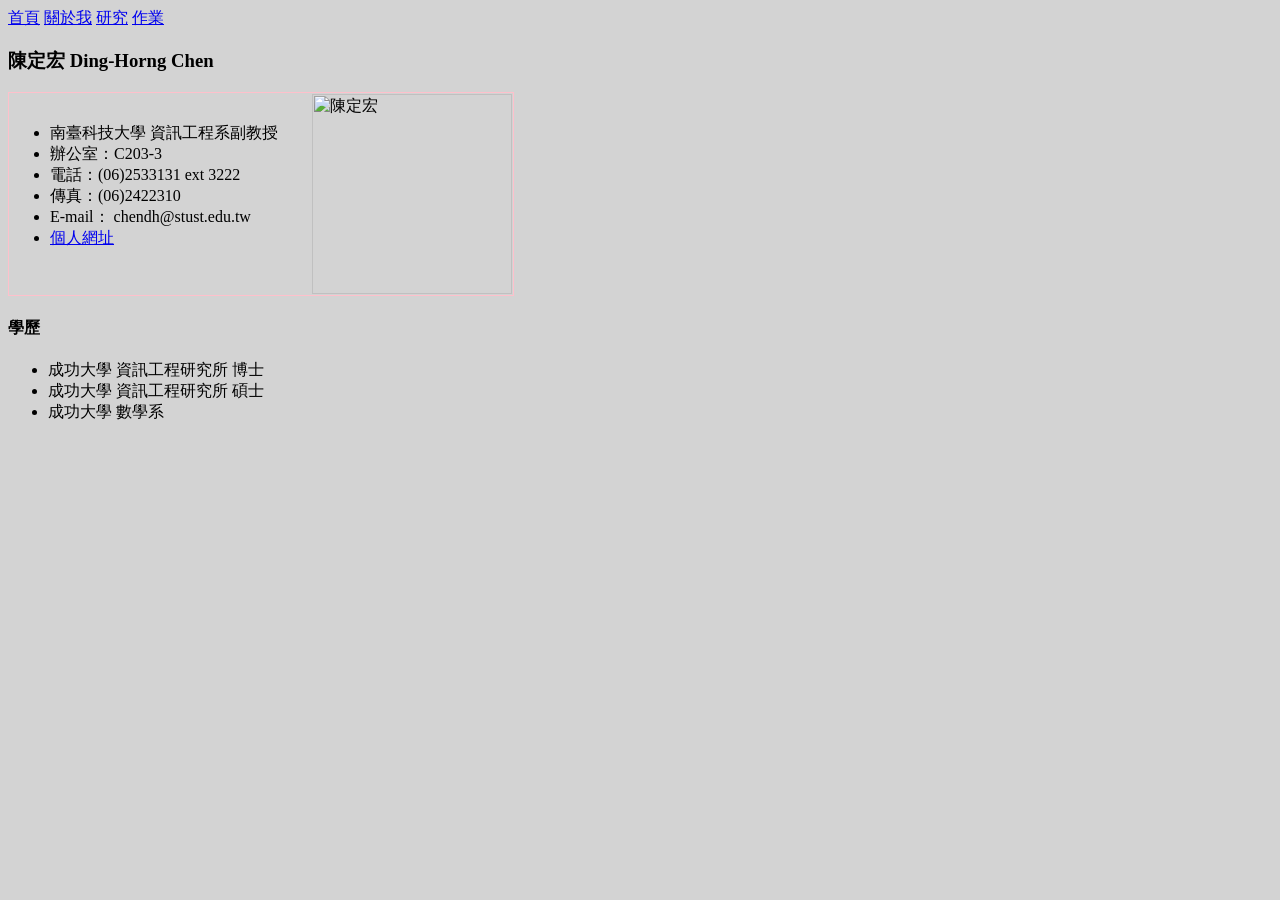
==== about.html @ b42cf38e "index.html" ====
<html lang="en"></html>
<head>
    <meta charset="UTF-8">
    <meta name="viewport" content="width=device-width, initial-scale=1.0">
    <title>關於我的二三事</title>
    <style>
        body{
            background-color: lightgrey;
        }
        table {
            border: 1px solid pink;
            border-collapse: collapse;
        }

        td {
            margin: 10px;
        }
    </style>

<body>
    <a href="index.html">首頁</a>
    <a href="about.html">關於我</a>
    <a href="research.html">研究</a>
    <a href="homework.html">作業</a>
    <h3>陳定宏 Ding-Horng Chen</h3>
    <table>
        <tr>
            <td width="300px">
                <ul>
                    <li>南臺科技大學 資訊工程系副教授</li>
                    <li>辦公室：C203-3</li>
                    <li>電話：(06)2533131 ext 3222</li>
                    <li>傳真：(06)2422310</li>
                    <li>E-mail： chendh@stust.edu.tw</li>
                    <li><a href="http://www.chendh.idv.tw/">個人網址</a></li>
                </ul>
            </td>
            <td width="200px">
                <img src="img/chendh-1217x1536.jpg" alt="陳定宏" width="200px" />
            </td>
        </tr>
    </table>
    <h4>學歷</h4>
    <ul>
        <li>成功大學 資訊工程研究所 博士</li>
        <li>成功大學 資訊工程研究所 碩士</li>
        <Li>成功大學 數學系</Li>
    </ul>
</body>

</html>
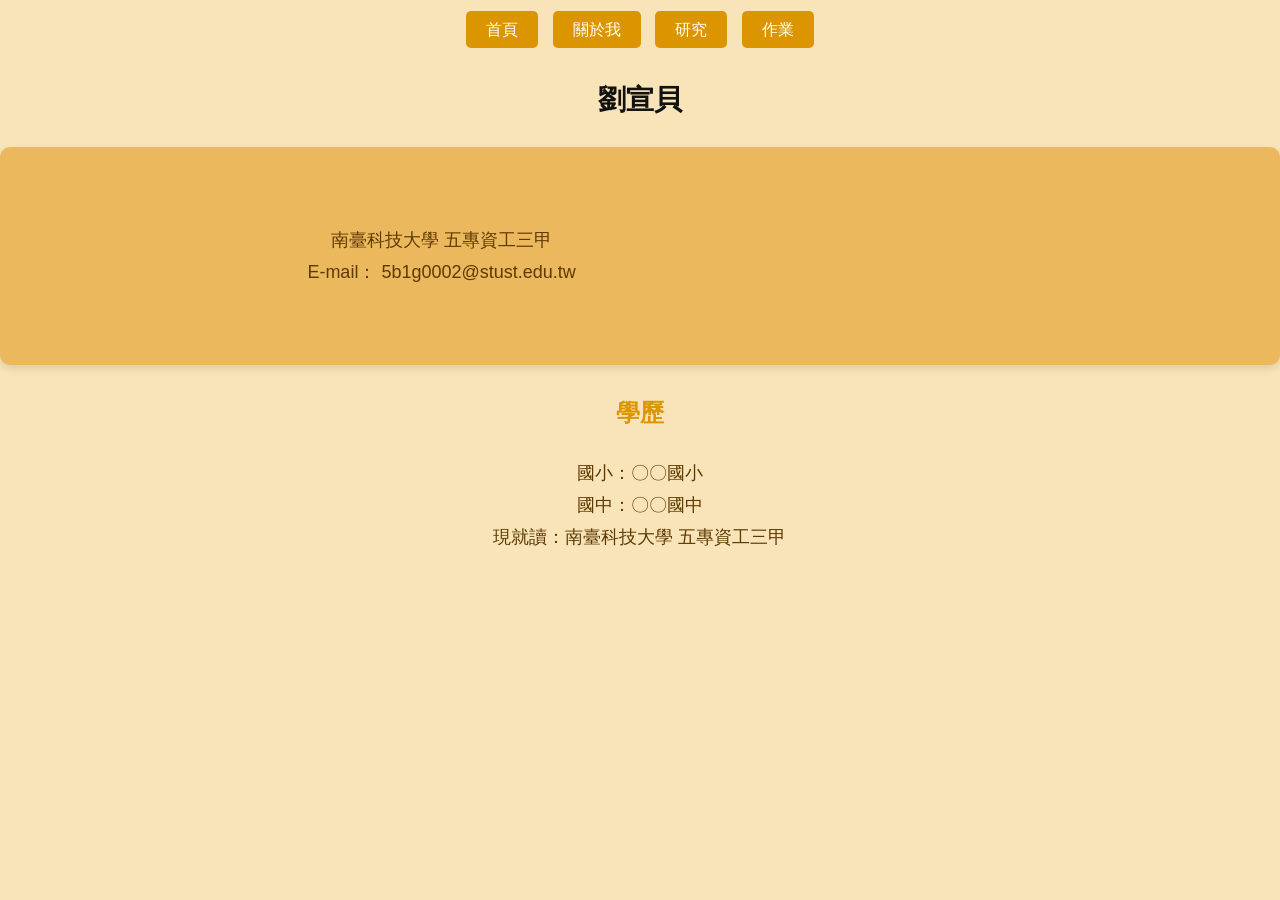
==== commit 14e294b7: "about.html" ====
--- a/about.html
+++ b/about.html
@@ -1,51 +1,116 @@
-<html lang="en"></html>
+<!DOCTYPE html>
+<html lang="zh-TW">
 <head>
     <meta charset="UTF-8">
     <meta name="viewport" content="width=device-width, initial-scale=1.0">
-    <title>關於我的二三事</title>
+    <title>關於我的事</title>
     <style>
-        body{
-            background-color: lightgrey;
+        body {
+            background-color: #F9E3B8;  /* 淺黃色背景 */
+            font-family: Arial, sans-serif;
+            margin: 0;
+            padding: 0;
+            color: #5D3A00;  /* 深棕色文字 */
+            text-align: center;  /* 整體文字置中 */
         }
+
+        .nav-buttons {
+            margin: 20px 0;
+        }
+
+        .nav-buttons a {
+            padding: 10px 20px;
+            background-color: #DB9501;
+            color: white;
+            border-radius: 5px;
+            text-decoration: none;
+            margin: 5px;
+            font-size: 16px;
+        }
+
+        .nav-buttons a:hover {
+            background-color: #BB7700;
+        }
+
+        h3 {
+            color: #111110;
+            font-size: 28px;
+            margin-top: 40px;
+        }
+
         table {
-            border: 1px solid pink;
+            margin: 30px auto;
             border-collapse: collapse;
+            width: 80%;
         }
 
         td {
-            margin: 10px;
+            padding: 15px;
+            text-align: center;  /* 使表格內容文字居中 */
+        }
+
+        td img {
+            border-radius: 8px;
+            max-width: 150px;  /* 控制圖片大小 */
+        }
+
+        .about-info {
+            background-color: #EBB85D;  /* 淺金色背景 */
+            border-radius: 10px;
+            box-shadow: 0 4px 8px rgba(0, 0, 0, 0.1);
+            padding: 20px;
+            text-align: center;  /* 使內容居中 */
+        }
+
+        h4 {
+            font-size: 24px;
+            color: #DB9501;
+        }
+
+        ul {
+            text-align: center;  /* 使學歷列表居中 */
+            list-style-type: none;
+            padding: 0;
+        }
+
+        ul li {
+            margin: 8px 0;
+            font-size: 18px;
         }
     </style>
+</head>
 
 <body>
-    <a href="index.html">首頁</a>
-    <a href="about.html">關於我</a>
-    <a href="research.html">研究</a>
-    <a href="homework.html">作業</a>
-    <h3>陳定宏 Ding-Horng Chen</h3>
-    <table>
-        <tr>
-            <td width="300px">
-                <ul>
-                    <li>南臺科技大學 資訊工程系副教授</li>
-                    <li>辦公室：C203-3</li>
-                    <li>電話：(06)2533131 ext 3222</li>
-                    <li>傳真：(06)2422310</li>
-                    <li>E-mail： chendh@stust.edu.tw</li>
-                    <li><a href="http://www.chendh.idv.tw/">個人網址</a></li>
-                </ul>
-            </td>
-            <td width="200px">
-                <img src="img/chendh-1217x1536.jpg" alt="陳定宏" width="200px" />
-            </td>
-        </tr>
-    </table>
+    <div class="nav-buttons">
+        <a href="index.html">首頁</a>
+        <a href="about.html">關於我</a>
+        <a href="research.html">研究</a>
+        <a href="homework.html">作業</a>
+    </div>
+
+    <h3>劉宣貝</h3>
+
+    <div class="about-info">
+        <table>
+            <tr>
+                <td width="60%">
+                    <ul>
+                        <li>南臺科技大學 五專資工三甲</li>
+                        <li>E-mail： 5b1g0002@stust.edu.tw</li>
+                    </ul>
+                </td>
+                <td>
+                    
+                </td>
+            </tr>
+        </table>
+    </div>
+
     <h4>學歷</h4>
     <ul>
-        <li>成功大學 資訊工程研究所 博士</li>
-        <li>成功大學 資訊工程研究所 碩士</li>
-        <Li>成功大學 數學系</Li>
+        <li>國小：〇〇國小</li>
+        <li>國中：〇〇國中</li>
+        <li>現就讀：南臺科技大學 五專資工三甲</li>
     </ul>
 </body>
-
-</html>+</html>
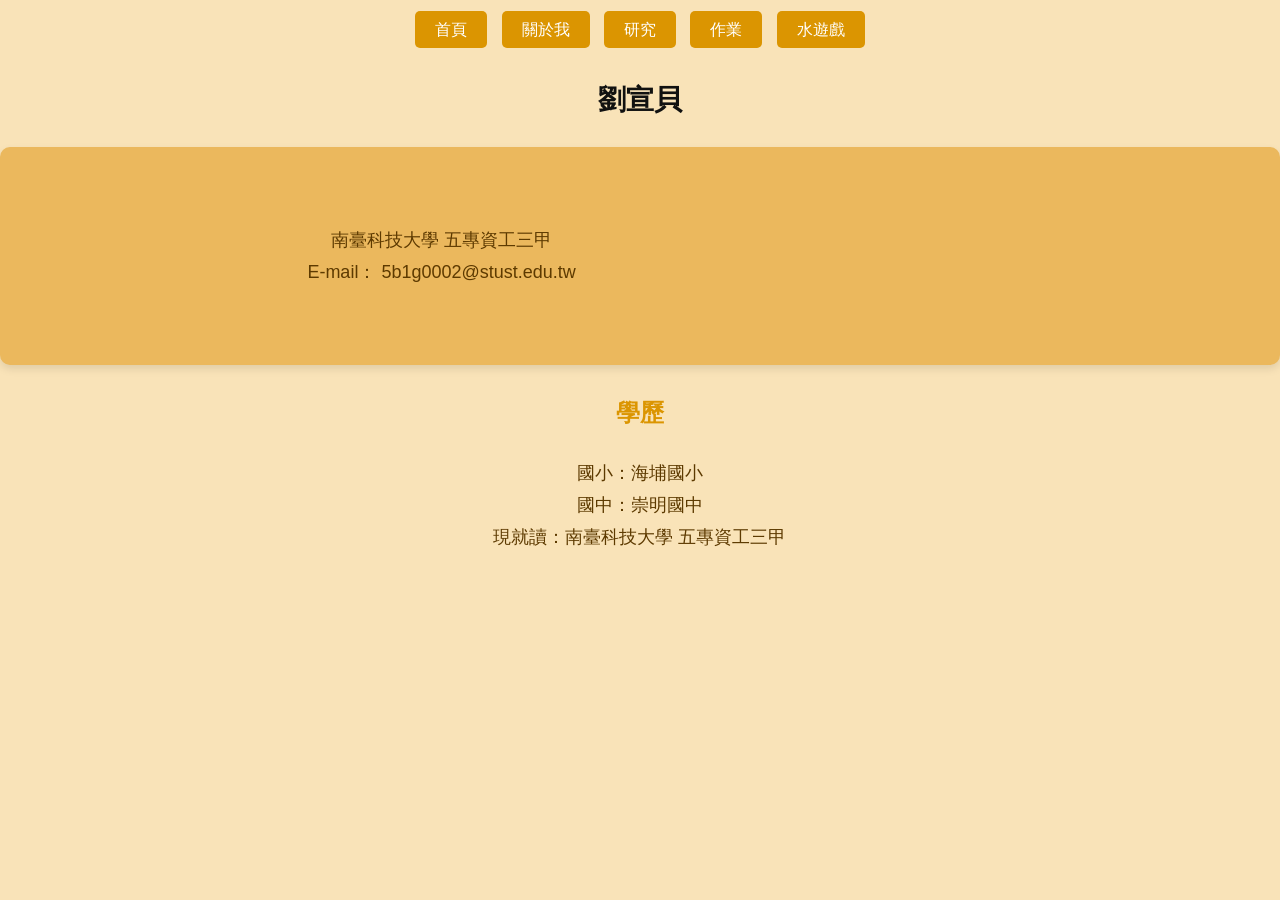
==== commit 015677ae: "index.html" ====
--- a/about.html
+++ b/about.html
@@ -86,6 +86,7 @@
         <a href="about.html">關於我</a>
         <a href="research.html">研究</a>
         <a href="homework.html">作業</a>
+        <a href="water.html" >水遊戲</a>
     </div>
 
     <h3>劉宣貝</h3>
@@ -108,8 +109,8 @@
 
     <h4>學歷</h4>
     <ul>
-        <li>國小：〇〇國小</li>
-        <li>國中：〇〇國中</li>
+        <li>國小：海埔國小</li>
+        <li>國中：崇明國中</li>
         <li>現就讀：南臺科技大學 五專資工三甲</li>
     </ul>
 </body>
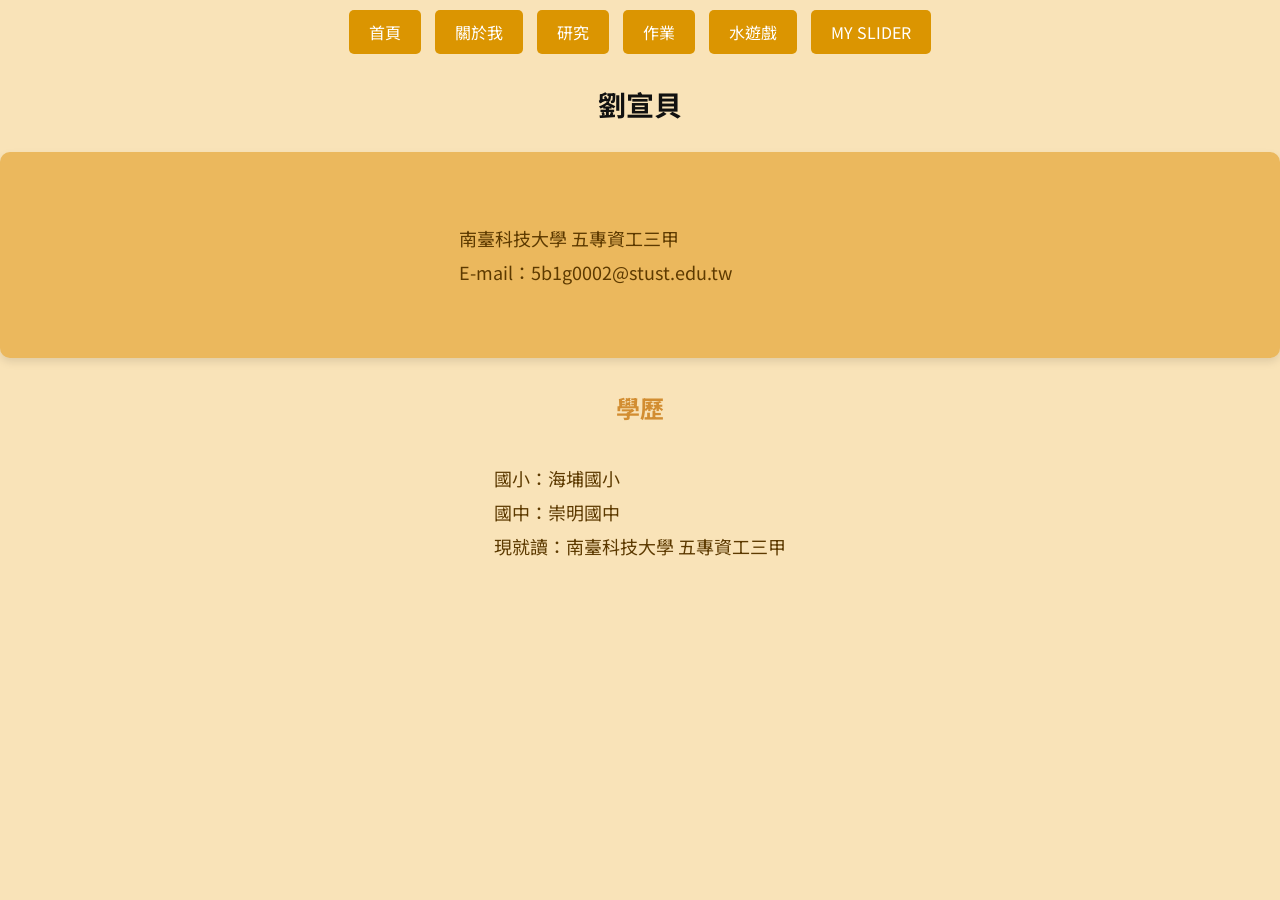
==== commit 57eacc0d: "1" ====
--- a/about.html
+++ b/about.html
@@ -1,117 +1,124 @@
 <!DOCTYPE html>
 <html lang="zh-TW">
 <head>
-    <meta charset="UTF-8">
-    <meta name="viewport" content="width=device-width, initial-scale=1.0">
-    <title>關於我的事</title>
-    <style>
-        body {
-            background-color: #F9E3B8;  /* 淺黃色背景 */
-            font-family: Arial, sans-serif;
-            margin: 0;
-            padding: 0;
-            color: #5D3A00;  /* 深棕色文字 */
-            text-align: center;  /* 整體文字置中 */
-        }
+  <meta charset="UTF-8" />
+  <meta name="viewport" content="width=device-width, initial-scale=1.0" />
+  <title>關於我的事</title>
+  <!-- 引入中文字型 -->
+  <link href="https://fonts.googleapis.com/css2?family=Noto+Sans+TC&display=swap" rel="stylesheet" />
+  <style>
+    body {
+      background-color: #F9E3B8;
+      font-family: 'Noto Sans TC', Arial, sans-serif;
+      margin: 0;
+      padding: 0;
+      color: #5D3A00;
+      text-align: center;
+    }
 
-        .nav-buttons {
-            margin: 20px 0;
-        }
+    .nav-buttons {
+      margin: 20px 0;
+    }
 
-        .nav-buttons a {
-            padding: 10px 20px;
-            background-color: #DB9501;
-            color: white;
-            border-radius: 5px;
-            text-decoration: none;
-            margin: 5px;
-            font-size: 16px;
-        }
+    .nav-buttons a {
+      padding: 10px 20px;
+      background-color: #DB9501;
+      color: white;
+      border-radius: 5px;
+      text-decoration: none;
+      margin: 5px;
+      font-size: 16px;
+    }
 
-        .nav-buttons a:hover {
-            background-color: #BB7700;
-        }
+    .nav-buttons a:hover {
+      background-color: #BB7700;
+    }
 
-        h3 {
-            color: #111110;
-            font-size: 28px;
-            margin-top: 40px;
-        }
+    h3 {
+      color: #111110;
+      font-size: 28px;
+      margin-top: 40px;
+    }
 
-        table {
-            margin: 30px auto;
-            border-collapse: collapse;
-            width: 80%;
-        }
+    table {
+      margin: 30px auto;
+      border-collapse: collapse;
+      width: 80%;
+    }
 
-        td {
-            padding: 15px;
-            text-align: center;  /* 使表格內容文字居中 */
-        }
+    td {
+      padding: 15px;
+      text-align: center;
+      vertical-align: middle;
+    }
 
-        td img {
-            border-radius: 8px;
-            max-width: 150px;  /* 控制圖片大小 */
-        }
+    td img {
+      border-radius: 8px;
+      max-width: 150px;
+    }
 
-        .about-info {
-            background-color: #EBB85D;  /* 淺金色背景 */
-            border-radius: 10px;
-            box-shadow: 0 4px 8px rgba(0, 0, 0, 0.1);
-            padding: 20px;
-            text-align: center;  /* 使內容居中 */
-        }
+    .about-info {
+      background-color: #EBB85D;
+      border-radius: 10px;
+      box-shadow: 0 4px 8px rgba(0, 0, 0, 0.1);
+      padding: 20px;
+    }
 
-        h4 {
-            font-size: 24px;
-            color: #DB9501;
-        }
+    h4 {
+      font-size: 24px;
+      color: #cc811fe1;
+    }
 
-        ul {
-            text-align: center;  /* 使學歷列表居中 */
-            list-style-type: none;
-            padding: 0;
-        }
+    ul {
+      list-style-type: none;
+      padding: 0;
+      margin: 0 auto;
+      display: inline-block;
+      text-align: left; /* 將文字內容靠左對齊，但整個區塊仍在中間 */
+    }
 
-        ul li {
-            margin: 8px 0;
-            font-size: 18px;
-        }
-    </style>
+    ul li {
+      margin: 8px 0;
+      font-size: 18px;
+    }
+  </style>
 </head>
 
 <body>
-    <div class="nav-buttons">
-        <a href="index.html">首頁</a>
-        <a href="about.html">關於我</a>
-        <a href="research.html">研究</a>
-        <a href="homework.html">作業</a>
-        <a href="water.html" >水遊戲</a>
-    </div>
+  <div class="nav-buttons">
+    <a href="index.html">首頁</a>
+    <a href="about.html">關於我</a>
+    <a href="research.html">研究</a>
+    <a href="homework.html">作業</a>
+    <a href="water.html">水遊戲</a>
+    <a href="https://xuanbei000.github.io/app-0508/" target="_blank">MY SLIDER</a>
+  </div>
 
-    <h3>劉宣貝</h3>
+  <h3>劉宣貝</h3>
 
-    <div class="about-info">
-        <table>
-            <tr>
-                <td width="60%">
-                    <ul>
-                        <li>南臺科技大學 五專資工三甲</li>
-                        <li>E-mail： 5b1g0002@stust.edu.tw</li>
-                    </ul>
-                </td>
-                <td>
-                    
-                </td>
-            </tr>
-        </table>
-    </div>
+  <div class="about-info">
+    <table>
+      <tr>
+        <td>
+          <ul>
+            <li>南臺科技大學 五專資工三甲</li>
+            <li>E-mail：5b1g0002@stust.edu.tw</li>
+          </ul>
+        </td>
+        <td>
+          <!-- 這裡可以放圖片 -->
+        </td>
+      </tr>
+    </table>
+  </div>
 
-    <h4>學歷</h4>
+  <h4>學歷</h4>
+  <div>
     <ul>
-        <li>國小：海埔國小</li>
-        <li>國中：崇明國中</li>
-        <li>現就讀：南臺科技大學 五專資工三甲</li>
+      <li>國小：海埔國小</li>
+      <li>國中：崇明國中</li>
+      <li>現就讀：南臺科技大學 五專資工三甲</li>
     </ul>
+  </div>
 </body>
 </html>
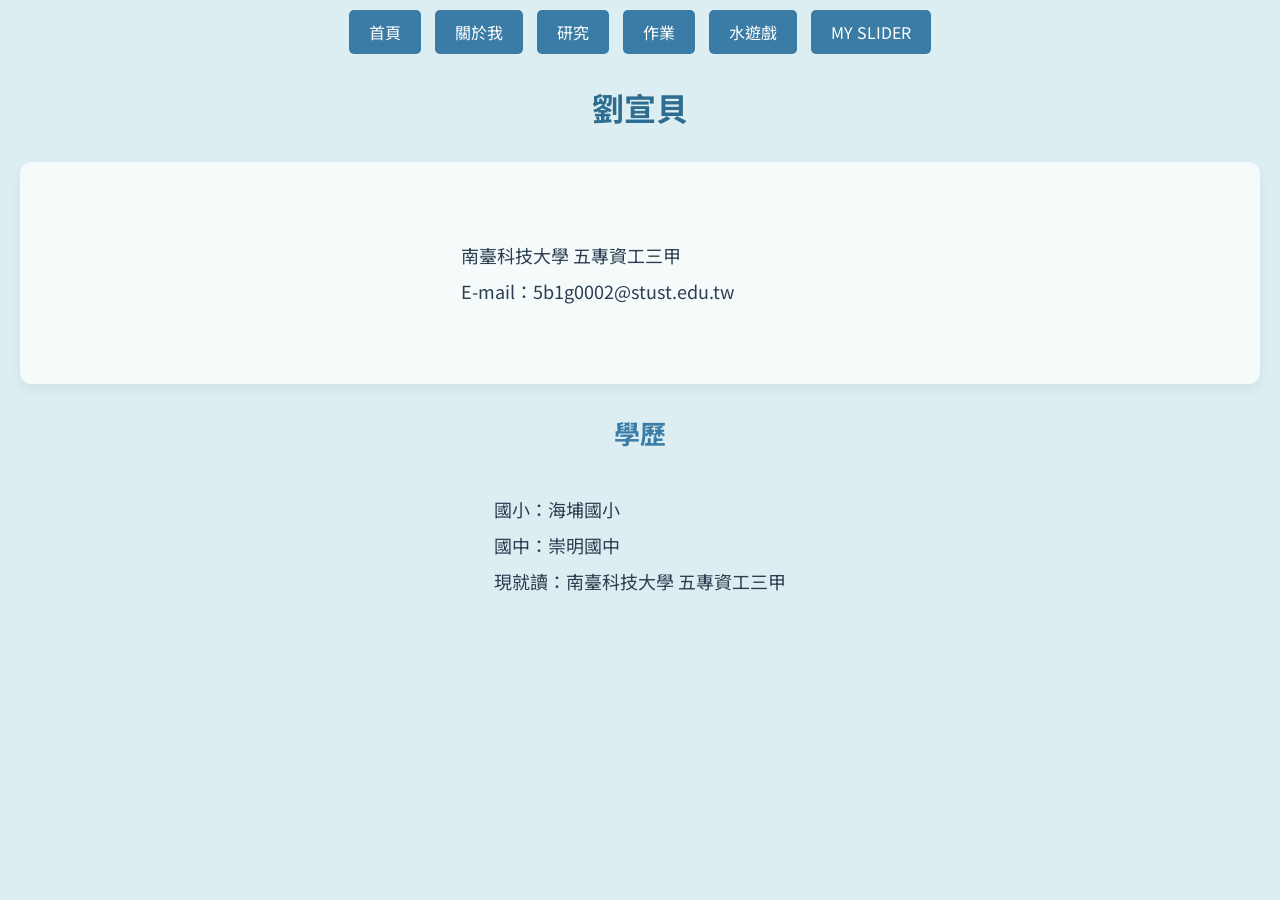
==== commit 2fc07448: "54" ====
--- a/about.html
+++ b/about.html
@@ -4,40 +4,60 @@
   <meta charset="UTF-8" />
   <meta name="viewport" content="width=device-width, initial-scale=1.0" />
   <title>關於我的事</title>
-  <!-- 引入中文字型 -->
+  <!-- 字型 -->
   <link href="https://fonts.googleapis.com/css2?family=Noto+Sans+TC&display=swap" rel="stylesheet" />
   <style>
     body {
-      background-color: #F9E3B8;
+      background-color: #DCEEF2;
       font-family: 'Noto Sans TC', Arial, sans-serif;
       margin: 0;
       padding: 0;
-      color: #5D3A00;
+      color: #2B3E50;
       text-align: center;
+    }
+
+    /* 動畫定義 */
+    @keyframes fadeUp {
+      from {
+        opacity: 0;
+        transform: translateY(30px);
+      }
+      to {
+        opacity: 1;
+        transform: translateY(0);
+      }
+    }
+
+    .fade-up {
+      animation: fadeUp 1s ease-out;
     }
 
     .nav-buttons {
       margin: 20px 0;
+      animation: fadeUp 1s ease-out;
     }
 
     .nav-buttons a {
       padding: 10px 20px;
-      background-color: #DB9501;
+      background-color: #3A7CA5;
       color: white;
       border-radius: 5px;
       text-decoration: none;
       margin: 5px;
       font-size: 16px;
+      transition: background-color 0.3s;
     }
 
     .nav-buttons a:hover {
-      background-color: #BB7700;
+      background-color: #2F6D90;
     }
 
     h3 {
-      color: #111110;
-      font-size: 28px;
+      color: #2F6D90;
+      font-size: 32px;
       margin-top: 40px;
+      animation: fadeUp 1s ease-out 0.3s;
+      animation-fill-mode: both;
     }
 
     table {
@@ -58,15 +78,21 @@
     }
 
     .about-info {
-      background-color: #EBB85D;
-      border-radius: 10px;
-      box-shadow: 0 4px 8px rgba(0, 0, 0, 0.1);
-      padding: 20px;
+      background-color: #F5FAFB;
+      border-radius: 12px;
+      box-shadow: 0 6px 12px rgba(0, 0, 0, 0.05);
+      padding: 25px;
+      margin: 0 20px;
+      animation: fadeUp 1s ease-out 0.6s;
+      animation-fill-mode: both;
     }
 
     h4 {
-      font-size: 24px;
-      color: #cc811fe1;
+      font-size: 26px;
+      color: #3A7CA5;
+      margin-top: 30px;
+      animation: fadeUp 1s ease-out 0.9s;
+      animation-fill-mode: both;
     }
 
     ul {
@@ -74,12 +100,24 @@
       padding: 0;
       margin: 0 auto;
       display: inline-block;
-      text-align: left; /* 將文字內容靠左對齊，但整個區塊仍在中間 */
+      text-align: left;
     }
 
     ul li {
-      margin: 8px 0;
+      margin: 10px 0;
       font-size: 18px;
+      color: #2B3E50;
+    }
+
+    @media (max-width: 600px) {
+      table, td {
+        display: block;
+        width: 100%;
+      }
+
+      td {
+        text-align: center;
+      }
     }
   </style>
 </head>
@@ -106,14 +144,14 @@
           </ul>
         </td>
         <td>
-          <!-- 這裡可以放圖片 -->
+          <!-- 可以放照片或圖示 -->
         </td>
       </tr>
     </table>
   </div>
 
   <h4>學歷</h4>
-  <div>
+  <div class="fade-up">
     <ul>
       <li>國小：海埔國小</li>
       <li>國中：崇明國中</li>
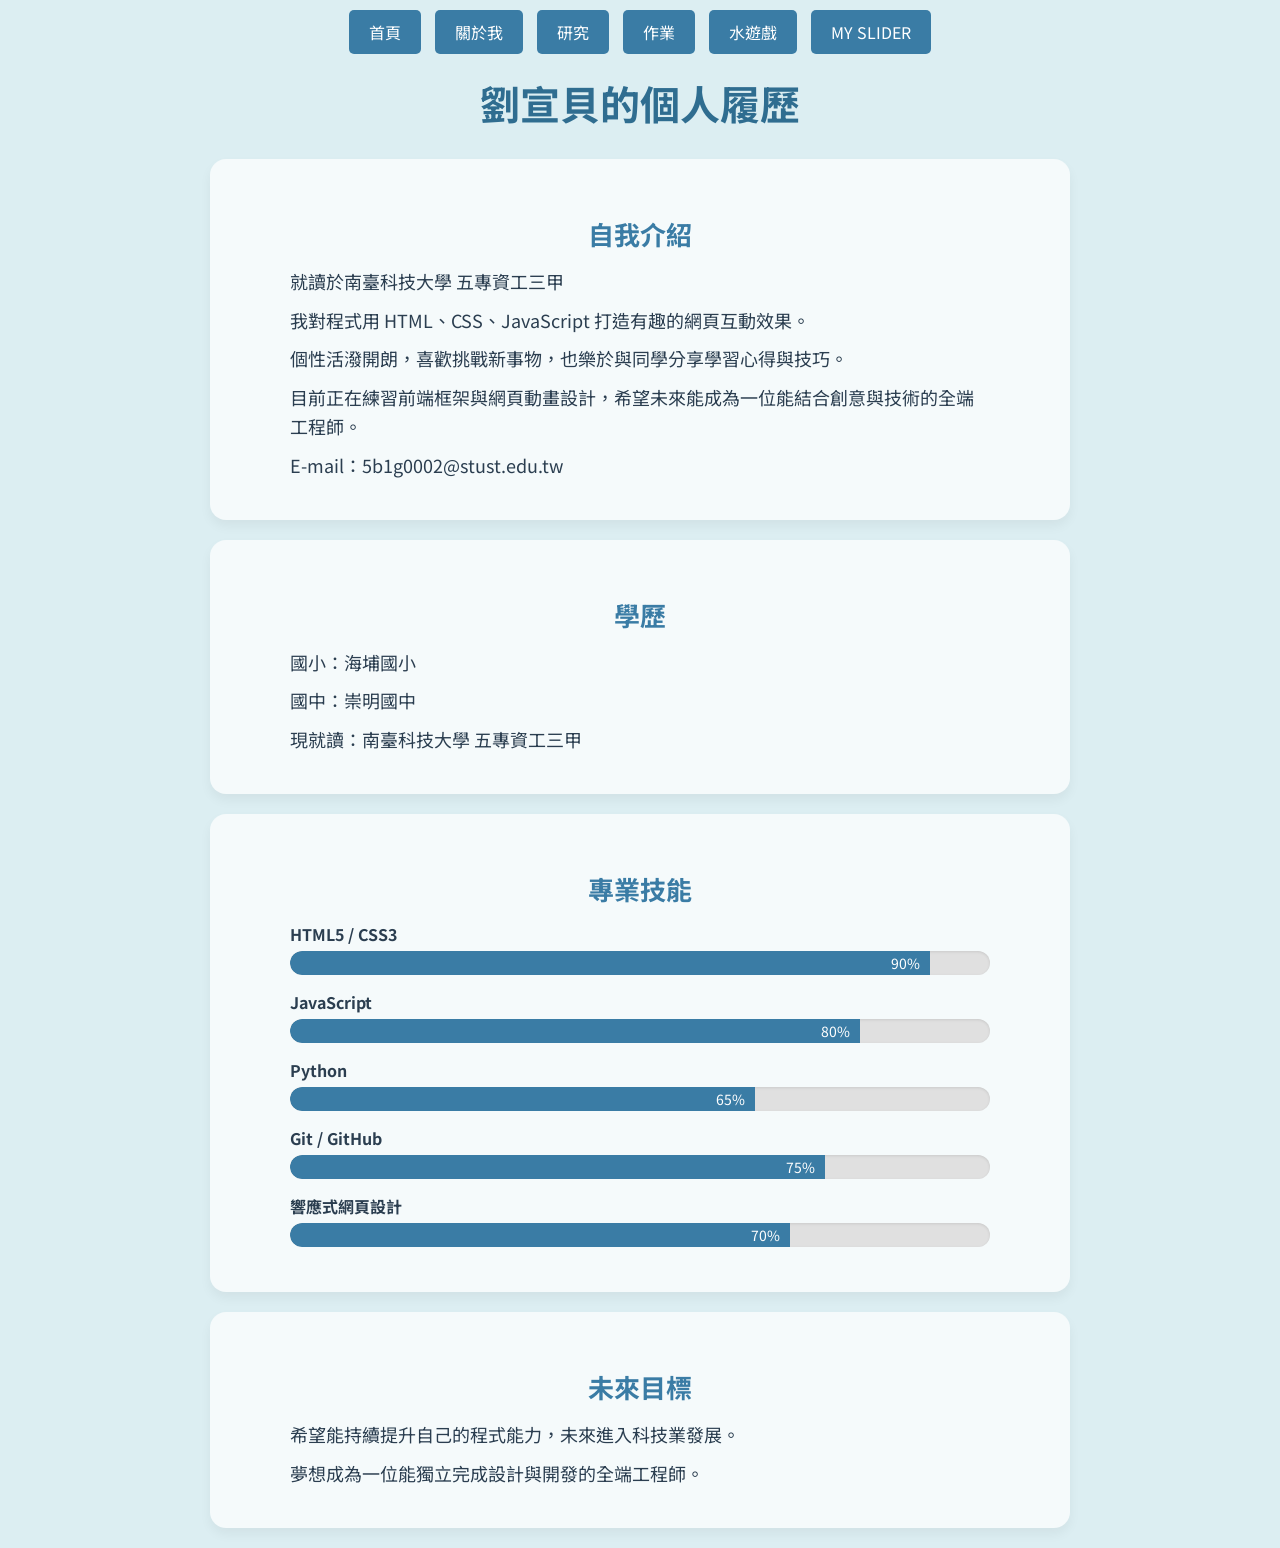
==== commit 46da914a: "1" ====
--- a/about.html
+++ b/about.html
@@ -3,8 +3,7 @@
 <head>
   <meta charset="UTF-8" />
   <meta name="viewport" content="width=device-width, initial-scale=1.0" />
-  <title>關於我的事</title>
-  <!-- 字型 -->
+  <title>劉宣貝的履歷</title>
   <link href="https://fonts.googleapis.com/css2?family=Noto+Sans+TC&display=swap" rel="stylesheet" />
   <style>
     body {
@@ -16,7 +15,6 @@
       text-align: center;
     }
 
-    /* 動畫定義 */
     @keyframes fadeUp {
       from {
         opacity: 0;
@@ -52,77 +50,107 @@
       background-color: #2F6D90;
     }
 
+    h1 {
+      font-size: 40px;
+      color: #2F6D90;
+      margin-top: 30px;
+      animation: fadeUp 1s ease-out 0.2s;
+    }
+
+    .section {
+      background-color: #F5FAFB;
+      border-radius: 16px;
+      box-shadow: 0 6px 12px rgba(0, 0, 0, 0.05);
+      padding: 30px;
+      margin: 20px auto;
+      width: 90%;
+      max-width: 800px;
+      animation: fadeUp 1s ease-out;
+    }
+
     h3 {
-      color: #2F6D90;
-      font-size: 32px;
-      margin-top: 40px;
-      animation: fadeUp 1s ease-out 0.3s;
-      animation-fill-mode: both;
-    }
-
-    table {
-      margin: 30px auto;
-      border-collapse: collapse;
-      width: 80%;
-    }
-
-    td {
-      padding: 15px;
-      text-align: center;
-      vertical-align: middle;
-    }
-
-    td img {
-      border-radius: 8px;
-      max-width: 150px;
-    }
-
-    .about-info {
-      background-color: #F5FAFB;
-      border-radius: 12px;
-      box-shadow: 0 6px 12px rgba(0, 0, 0, 0.05);
-      padding: 25px;
-      margin: 0 20px;
-      animation: fadeUp 1s ease-out 0.6s;
-      animation-fill-mode: both;
-    }
-
-    h4 {
       font-size: 26px;
       color: #3A7CA5;
-      margin-top: 30px;
-      animation: fadeUp 1s ease-out 0.9s;
-      animation-fill-mode: both;
+      margin-bottom: 15px;
     }
 
     ul {
       list-style-type: none;
       padding: 0;
+      text-align: left;
+      max-width: 700px;
       margin: 0 auto;
-      display: inline-block;
-      text-align: left;
     }
 
     ul li {
       margin: 10px 0;
       font-size: 18px;
+      line-height: 1.6;
+    }
+
+    img.profile {
+      max-width: 150px;
+      border-radius: 50%;
+      margin-top: 10px;
+      box-shadow: 0 4px 10px rgba(0,0,0,0.1);
+    }
+
+    .skill {
+      text-align: left;
+      margin: 15px auto;
+      max-width: 700px;
+    }
+
+    .skill span {
+      display: block;
+      font-weight: bold;
+      margin-bottom: 5px;
       color: #2B3E50;
     }
 
+    .progress-bar {
+      background-color: #E0E0E0;
+      border-radius: 20px;
+      overflow: hidden;
+      height: 24px;
+      box-shadow: inset 0 1px 3px rgba(0,0,0,0.1);
+    }
+
+    .progress {
+      background-color: #3A7CA5;
+      color: white;
+      height: 100%;
+      text-align: right;
+      padding-right: 10px;
+      line-height: 24px;
+      font-size: 14px;
+      border-radius: 20px 0 0 20px;
+      animation: grow 1.5s ease-out;
+    }
+
+    @keyframes grow {
+      from {
+        width: 0%;
+      }
+      to {
+        width: var(--progress);
+      }
+    }
+
     @media (max-width: 600px) {
-      table, td {
-        display: block;
-        width: 100%;
-      }
-
-      td {
-        text-align: center;
+      .section {
+        padding: 20px;
+      }
+
+      h1 {
+        font-size: 32px;
       }
     }
   </style>
 </head>
 
 <body>
+  <!-- 導覽列 -->
   <div class="nav-buttons">
     <a href="index.html">首頁</a>
     <a href="about.html">關於我</a>
@@ -132,31 +160,66 @@
     <a href="https://xuanbei000.github.io/app-0508/" target="_blank">MY SLIDER</a>
   </div>
 
-  <h3>劉宣貝</h3>
-
-  <div class="about-info">
-    <table>
-      <tr>
-        <td>
-          <ul>
-            <li>南臺科技大學 五專資工三甲</li>
-            <li>E-mail：5b1g0002@stust.edu.tw</li>
-          </ul>
-        </td>
-        <td>
-          <!-- 可以放照片或圖示 -->
-        </td>
-      </tr>
-    </table>
-  </div>
-
-  <h4>學歷</h4>
-  <div class="fade-up">
+  <!-- 網站標題 -->
+  <h1>劉宣貝的個人履歷</h1>
+
+  <!-- 自我介紹 -->
+  <div class="section">
+    <h3>自我介紹</h3>
+    <ul>
+      <li>就讀於南臺科技大學 五專資工三甲</li>
+      <li>我對程式用 HTML、CSS、JavaScript 打造有趣的網頁互動效果。</li>
+      <li>個性活潑開朗，喜歡挑戰新事物，也樂於與同學分享學習心得與技巧。</li>
+      <li>目前正在練習前端框架與網頁動畫設計，希望未來能成為一位能結合創意與技術的全端工程師。</li>
+      <li>E-mail：5b1g0002@stust.edu.tw</li>
+    </ul>
+  
+  </div>
+
+  <!-- 學歷 -->
+  <div class="section">
+    <h3>學歷</h3>
     <ul>
       <li>國小：海埔國小</li>
       <li>國中：崇明國中</li>
       <li>現就讀：南臺科技大學 五專資工三甲</li>
     </ul>
   </div>
+
+  
+
+  <!-- 專業技能（含進度條） -->
+  <div class="section">
+    <h3>專業技能</h3>
+    <div class="skill">
+      <span>HTML5 / CSS3</span>
+      <div class="progress-bar"><div class="progress" style="width: 90%;">90%</div></div>
+    </div>
+    <div class="skill">
+      <span>JavaScript</span>
+      <div class="progress-bar"><div class="progress" style="width: 80%;">80%</div></div>
+    </div>
+    <div class="skill">
+      <span>Python</span>
+      <div class="progress-bar"><div class="progress" style="width: 65%;">65%</div></div>
+    </div>
+    <div class="skill">
+      <span>Git / GitHub</span>
+      <div class="progress-bar"><div class="progress" style="width: 75%;">75%</div></div>
+    </div>
+    <div class="skill">
+      <span>響應式網頁設計</span>
+      <div class="progress-bar"><div class="progress" style="width: 70%;">70%</div></div>
+    </div>
+  </div>
+
+  <!-- 未來目標 -->
+  <div class="section">
+    <h3>未來目標</h3>
+    <ul>
+      <li>希望能持續提升自己的程式能力，未來進入科技業發展。</li>
+      <li>夢想成為一位能獨立完成設計與開發的全端工程師。</li>
+    </ul>
+  </div>
 </body>
 </html>
